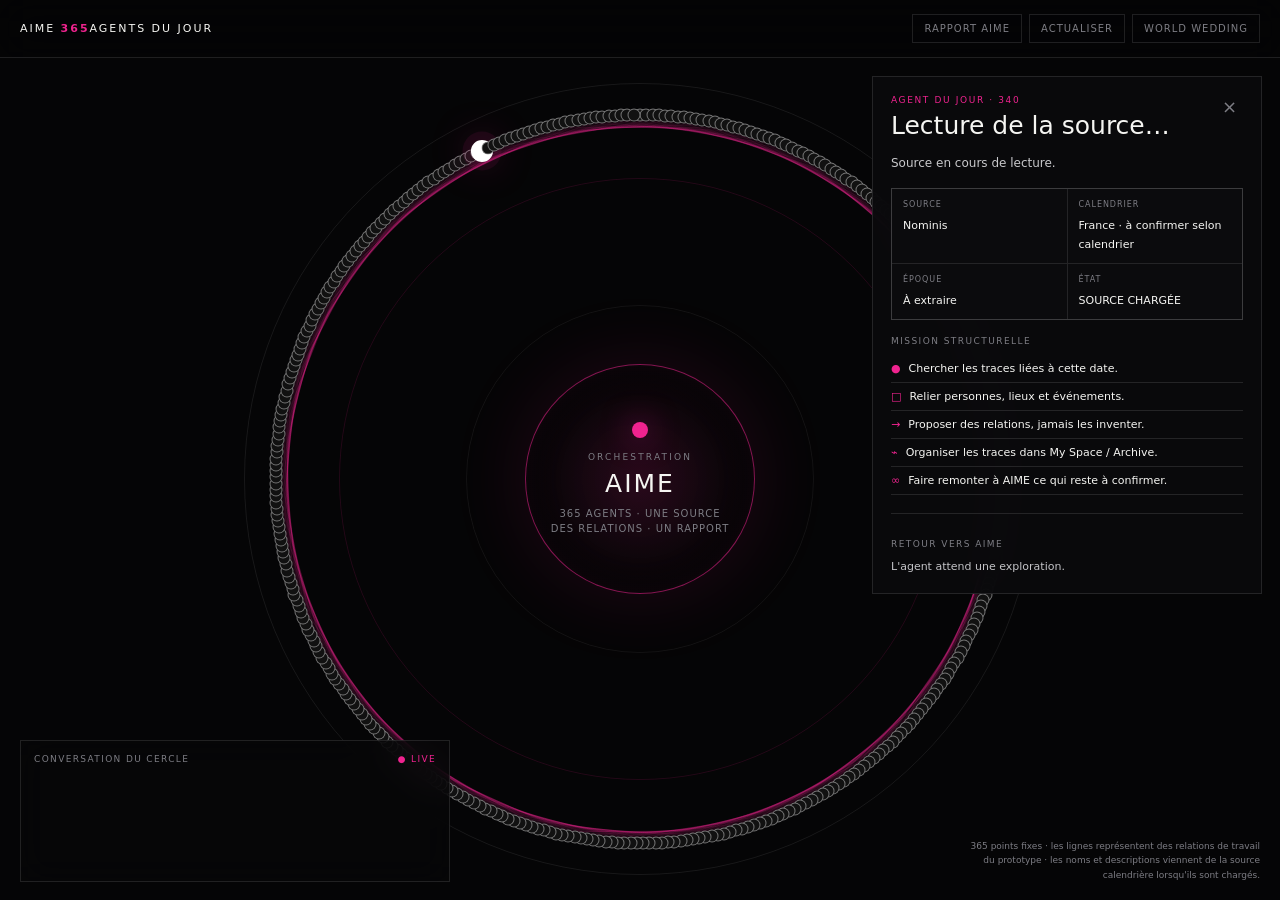
==== agents.html @ 44a406bc "feat: add AIME 365 agent circle" ====
<!doctype html>
<html lang="fr">
<head>
<meta charset="utf-8">
<meta name="viewport" content="width=device-width,initial-scale=1">
<title>AIME 365 — Agents du jour</title>
<style>
:root{--bg:#050506;--fg:#f5f5f2;--muted:#7d7d84;--line:rgba(255,255,255,.11);--f:#ef238f;--soft:rgba(239,35,143,.14);--ok:#bdebd2}
*{box-sizing:border-box}html,body{margin:0;min-height:100%;background:var(--bg);color:var(--fg);font-family:Inter,system-ui,-apple-system,BlinkMacSystemFont,"Helvetica Neue",Arial,sans-serif}
body{overflow:hidden}
button{font:inherit}
#top{height:58px;position:fixed;z-index:20;inset:0 0 auto;display:flex;align-items:center;justify-content:space-between;padding:0 20px;background:rgba(5,5,6,.78);backdrop-filter:blur(18px);border-bottom:1px solid var(--line)}
.brand{font-size:11px;letter-spacing:.18em;text-transform:uppercase}.brand b{color:var(--f)}.top-actions{display:flex;gap:7px}.top-actions button{border:1px solid var(--line);background:transparent;color:var(--muted);padding:8px 11px;font-size:10px;letter-spacing:.1em;text-transform:uppercase;cursor:pointer}.top-actions button:hover{color:#fff;border-color:rgba(255,255,255,.3)}
#stage{position:fixed;inset:58px 0 0;display:grid;place-items:center;overflow:hidden}
#world{position:absolute;width:min(88vw,88vh);height:min(88vw,88vh);min-width:560px;min-height:560px}
.ring{position:absolute;inset:0;border:1px solid rgba(255,255,255,.08);border-radius:50%}
.ring.r2{inset:12%;border-color:rgba(239,35,143,.13)}.ring.r3{inset:28%;border-color:rgba(255,255,255,.06)}
#links{position:absolute;inset:0;pointer-events:none}
.link{position:absolute;height:1px;background:linear-gradient(90deg,transparent,rgba(239,35,143,.18),transparent);transform-origin:0 50%}
.agent{position:absolute;width:13px;height:13px;border:1px solid rgba(255,255,255,.42);background:#111;border-radius:50%;transform:translate(-50%,-50%);cursor:pointer;padding:0;transition:transform .18s,border-color .18s,box-shadow .18s,background .18s}
.agent:hover,.agent.active{transform:translate(-50%,-50%) scale(1.7);border-color:var(--f);background:var(--f);box-shadow:0 0 0 5px rgba(239,35,143,.08),0 0 24px rgba(239,35,143,.38)}
.agent.today{background:#fff;border-color:#fff}
.agent.loaded{box-shadow:0 0 0 2px rgba(255,255,255,.05)}
#center{position:absolute;left:50%;top:50%;transform:translate(-50%,-50%);width:230px;height:230px;border:1px solid rgba(239,35,143,.55);border-radius:50%;display:flex;align-items:center;justify-content:center;background:radial-gradient(circle,rgba(239,35,143,.16),rgba(5,5,6,.96) 65%);box-shadow:0 0 80px rgba(239,35,143,.12),inset 0 0 45px rgba(239,35,143,.06);z-index:4}
.center-inner{text-align:center}.center-dot{width:16px;height:16px;border-radius:50%;background:var(--f);margin:0 auto 14px;box-shadow:0 0 30px rgba(239,35,143,.55)}
.center-kicker{font-size:9px;letter-spacing:.24em;color:var(--muted);text-transform:uppercase}.center-title{font-size:25px;letter-spacing:.08em;margin-top:7px}.center-sub{font-size:10px;line-height:1.5;color:var(--muted);margin-top:8px;text-transform:uppercase;letter-spacing:.1em}
#panel{position:fixed;z-index:12;right:18px;top:76px;width:min(390px,calc(100vw - 36px));max-height:calc(100vh - 94px);overflow:auto;background:rgba(10,10,12,.94);border:1px solid var(--line);backdrop-filter:blur(20px);padding:18px;transform:translateX(calc(100% + 30px));transition:transform .28s ease}
#panel.open{transform:none}.close{float:right;border:0;background:transparent;color:var(--muted);cursor:pointer;font-size:18px}
.p-kicker{font-size:9px;letter-spacing:.18em;color:var(--f);text-transform:uppercase}.p-name{font-size:25px;line-height:1.05;margin:8px 0}.p-date{font:11px ui-monospace,monospace;color:var(--muted)}.p-desc{font-size:12px;line-height:1.6;color:#c9c9cc;margin:15px 0}.grid{display:grid;grid-template-columns:1fr 1fr;gap:1px;background:var(--line);border:1px solid var(--line)}.cell{background:#0b0b0d;padding:11px}.cell span{display:block;font-size:8px;color:var(--muted);letter-spacing:.12em;text-transform:uppercase;margin-bottom:5px}.cell strong{font-size:11px;font-weight:500}.missions{margin-top:16px}.missions h3,.report h3{font-size:9px;letter-spacing:.16em;text-transform:uppercase;color:var(--muted);font-weight:500}.mission{display:flex;gap:8px;padding:7px 0;border-bottom:1px solid var(--line);font-size:11px}.mission i{color:var(--f);font-style:normal}.report{margin-top:18px;padding-top:16px;border-top:1px solid var(--line)}
#conversation{position:fixed;z-index:8;left:20px;bottom:18px;width:min(430px,calc(100vw - 40px));background:rgba(7,7,8,.76);border:1px solid var(--line);backdrop-filter:blur(16px);padding:13px}
.conv-head{display:flex;justify-content:space-between;font-size:9px;letter-spacing:.15em;text-transform:uppercase;color:var(--muted);margin-bottom:8px}.pulse{color:var(--f)}#feed{height:96px;overflow:hidden;display:flex;flex-direction:column;gap:7px}.msg{font-size:10px;line-height:1.4;color:#c8c8cb}.msg b{color:#fff;font-weight:500}.msg em{color:var(--f);font-style:normal}
#report{position:fixed;z-index:11;left:20px;top:78px;width:min(360px,calc(100vw - 40px));background:rgba(10,10,12,.94);border:1px solid var(--line);padding:17px;transform:translateY(-130%);transition:transform .28s ease;backdrop-filter:blur(20px)}
#report.open{transform:none}.report-big{font-size:30px;margin:7px 0}.report-copy{font-size:11px;line-height:1.55;color:#c4c4c8}.report-lines{margin-top:13px}.report-lines div{display:flex;justify-content:space-between;padding:7px 0;border-bottom:1px solid var(--line);font-size:10px}.report-lines span{color:var(--muted)}
#legend{position:fixed;right:20px;bottom:18px;z-index:8;color:var(--muted);font-size:9px;line-height:1.6;text-align:right;max-width:300px}
#loading{position:fixed;left:50%;top:50%;transform:translate(-50%,-50%);z-index:10;color:var(--muted);font:10px ui-monospace,monospace;letter-spacing:.12em;text-transform:uppercase;pointer-events:none;opacity:.8}
@media(max-width:760px){#world{min-width:500px;min-height:500px;width:96vw;height:96vw}.agent{width:10px;height:10px}#center{width:170px;height:170px}.center-title{font-size:19px}#legend{display:none}#conversation{bottom:10px;left:10px;width:calc(100vw - 20px)}#panel{right:10px;top:68px;width:calc(100vw - 20px)}#report{left:10px;top:68px;width:calc(100vw - 20px)}}
</style>
</head>
<body>
<header id="top">
  <div class="brand">AIME <b>365</b><span>AGENTS DU JOUR</span></div>
  <div class="top-actions"><button id="btn-report">RAPPORT AIME</button><button id="btn-refresh">ACTUALISER</button><button onclick="location.href='./index.html'">WORLD WEDDING</button></div>
</header>
<main id="stage">
  <div id="world"><div class="ring"></div><div class="ring r2"></div><div class="ring r3"></div><div id="links"></div><div id="agents"></div>
    <div id="center"><div class="center-inner"><div class="center-dot"></div><div class="center-kicker">ORCHESTRATION</div><div class="center-title">AIME</div><div class="center-sub">365 agents · une source<br>des relations · un rapport</div></div></div>
  </div>
</main>
<section id="conversation"><div class="conv-head"><span>CONVERSATION DU CERCLE</span><span class="pulse">● LIVE</span></div><div id="feed"></div></section>
<section id="report"><button class="close" id="close-report">×</button><div class="p-kicker">AIME · SYNTHÈSE</div><div class="report-big" id="report-count">365</div><div class="report-copy">Les agents ne décident pas à la place de l'humain. Ils explorent des sources, proposent des relations et remontent les éléments à vérifier.</div><div class="report-lines"><div><span>Agents actifs</span><b id="r-active">0</b></div><div><span>Relations explorées</span><b id="r-relations">0</b></div><div><span>Sources chargées</span><b id="r-sources">0</b></div><div><span>Points à confirmer</span><b id="r-confirm">0</b></div></div></section>
<aside id="panel"><button class="close" id="close-panel">×</button><div class="p-kicker">AGENT DU JOUR · <span id="p-id"></span></div><div class="p-name" id="p-name">Chargement…</div><div class="p-date" id="p-date"></div><p class="p-desc" id="p-desc">Source en cours de lecture.</p><div class="grid"><div class="cell"><span>Source</span><strong id="p-source">Nominis</strong></div><div class="cell"><span>Calendrier</span><strong id="p-calendar">France · à confirmer selon calendrier</strong></div><div class="cell"><span>Époque</span><strong id="p-era">À extraire</strong></div><div class="cell"><span>État</span><strong id="p-state">SOURCE CHARGÉE</strong></div></div><div class="missions"><h3>Mission structurelle</h3><div class="mission"><i>●</i> Chercher les traces liées à cette date.</div><div class="mission"><i>□</i> Relier personnes, lieux et événements.</div><div class="mission"><i>→</i> Proposer des relations, jamais les inventer.</div><div class="mission"><i>⌁</i> Organiser les traces dans My Space / Archive.</div><div class="mission"><i>∞</i> Faire remonter à AIME ce qui reste à confirmer.</div></div><div class="report"><h3>Retour vers AIME</h3><div id="p-return" class="report-copy">L'agent attend une exploration.</div></div></aside>
<div id="loading">construction du cercle…</div>
<div id="legend">365 points fixes · les lignes représentent des relations de travail du prototype · les noms et descriptions viennent de la source calendrière lorsqu'ils sont chargés.</div>
<script>
const TOTAL=365, year=new Date().getFullYear();
const monthLengths=[31,28,31,30,31,30,31,31,30,31,30,31];
if((year%4===0&&year%100!==0)||year%400===0) monthLengths[1]=29;
const agentsEl=document.getElementById('agents'), linksEl=document.getElementById('links'), feedEl=document.getElementById('feed');
const loaded=new Map(), active=new Set();
const fmt=n=>String(n).padStart(3,'0');
function dayToDate(n){let m=0,d=n;while(d>monthLengths[m]){d-=monthLengths[m];m++}return {day:d,month:m+1};}
function angle(n){return (-Math.PI/2)+(n-1)*(Math.PI*2/TOTAL)}
function point(n,r=46){const a=angle(n);return {x:50+Math.cos(a)*r,y:50+Math.sin(a)*r}}
function addAgent(n){
  const p=point(n,46), b=document.createElement('button'); b.className='agent'; b.dataset.day=n; b.style.left=p.x+'%'; b.style.top=p.y+'%'; b.title='Agent '+fmt(n);
  if(n===dayOfYear(new Date())) b.classList.add('today');
  b.addEventListener('click',()=>selectAgent(n,b)); agentsEl.appendChild(b);
}
function addLink(a,b){
  const p1=point(a,46),p2=point(b,46);const dx=p2.x-p1.x,dy=p2.y-p1.y,len=Math.hypot(dx,dy);
  const el=document.createElement('div');el.className='link';el.style.left=p1.x+'%';el.style.top=p1.y+'%';el.style.width=len+'%';el.style.transform='rotate('+Math.atan2(dy,dx)+'rad)';linksEl.appendChild(el);
}
for(let i=1;i<=TOTAL;i++) addAgent(i);
for(let i=1;i<=TOTAL;i++){addLink(i,i===TOTAL?1:i+1);addLink(i,((i+30-1)%TOTAL)+1)}
document.getElementById('loading').style.display='none';
function dayOfYear(d){const start=new Date(d.getFullYear(),0,0);return Math.floor((d-start)/86400000)}
function api(n){const d=dayToDate(n);return 'https://nominis.cef.fr/json/saintdujour.php?annee='+year+'&jour='+d.day+'&mois='+d.month}
async function loadAgent(n){
  if(loaded.has(n)) return loaded.get(n);
  const r=await fetch(api(n),{cache:'force-cache'}); const j=await r.json(); const s=j?.response?.saintdujour||{};
  const data={name:s.nom||('Agent '+fmt(n)),description:(s.contenu||'').replace(/<[^>]+>/g,' ').replace(/\s+/g,' ').trim().slice(0,420),descriptionRaw:s.description||'',date:dayToDate(n)};
  loaded.set(n,data); active.add(n); return data;
}
function push(text){const el=document.createElement('div');el.className='msg';el.innerHTML=text;feedEl.prepend(el);while(feedEl.children.length>5)feedEl.lastChild.remove();document.getElementById('r-active').textContent=active.size;document.getElementById('r-sources').textContent=loaded.size;document.getElementById('r-relations').textContent=Math.min(TOTAL*2,active.size*2);document.getElementById('r-confirm').textContent=Math.max(0,active.size-3)}
async function selectAgent(n,b){
  document.querySelectorAll('.agent.active').forEach(x=>x.classList.remove('active'));b.classList.add('active');
  const panel=document.getElementById('panel');panel.classList.add('open');document.getElementById('p-id').textContent=fmt(n);document.getElementById('p-name').textContent='Lecture de la source…';
  const data=await loadAgent(n);document.getElementById('p-name').textContent=data.name;document.getElementById('p-date').textContent='JOUR '+fmt(n)+' · '+String(data.date.day).padStart(2,'0')+'/'+String(data.date.month).padStart(2,'0')+'/'+year;document.getElementById('p-desc').textContent=data.description||'Aucune description retournée.';document.getElementById('p-era').textContent=data.descriptionRaw||'Voir la source';document.getElementById('p-return').textContent=data.name+' transmet à AIME ses traces, ses relations potentielles et les éléments qui demandent confirmation.';push('<b>'+data.name+'</b> → AIME : « J’ai chargé ma source et je cherche les relations pertinentes. »');setTimeout(()=>push('<b>AIME</b> → cercle : « Je conserve la source. Je ne transforme pas une hypothèse en fait. »'),180)
}
document.getElementById('close-panel').onclick=()=>document.getElementById('panel').classList.remove('open');
document.getElementById('btn-report').onclick=()=>document.getElementById('report').classList.toggle('open');
document.getElementById('close-report').onclick=()=>document.getElementById('report').classList.remove('open');
document.getElementById('btn-refresh').onclick=()=>location.reload();
async function boot(){const today=dayOfYear(new Date());const b=document.querySelector('.agent[data-day="'+today+'"]');if(b)await selectAgent(today,b);push('<b>365 agents</b> → cercle : « Nous partageons une même source et des missions différentes par date. »');push('<b>AIME</b> → cercle : « Discutez, reliez, sourcer. Je ferai la synthèse. »')}
boot();
</script>
</body>
</html>
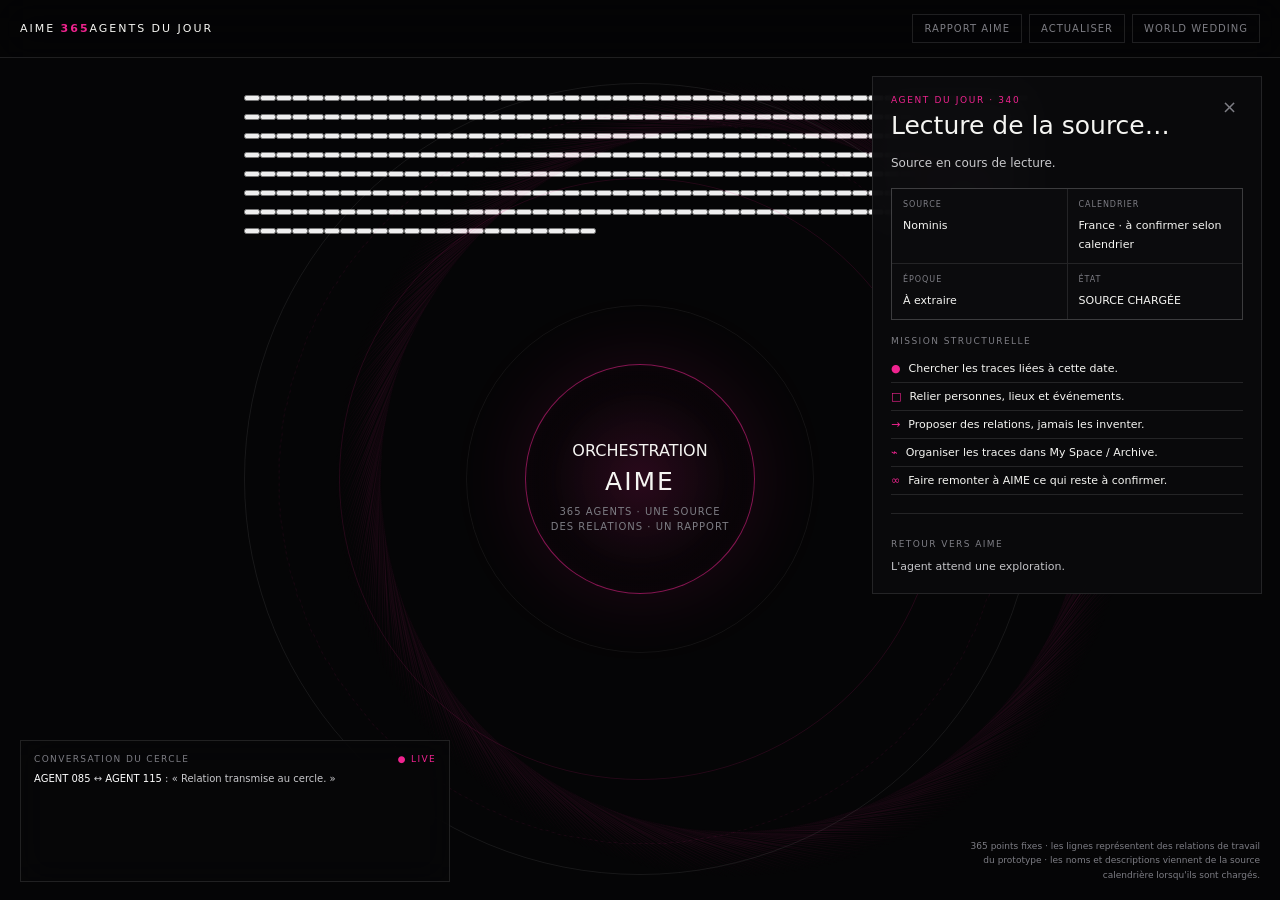
==== commit 120c83eb: "feat: animate AIME agent conversations" ====
--- a/agents.html
+++ b/agents.html
@@ -16,13 +16,13 @@
 .ring{position:absolute;inset:0;border:1px solid rgba(255,255,255,.08);border-radius:50%}
 .ring.r2{inset:12%;border-color:rgba(239,35,143,.13)}.ring.r3{inset:28%;border-color:rgba(255,255,255,.06)}
 #links{position:absolute;inset:0;pointer-events:none}
-.link{position:absolute;height:1px;background:linear-gradient(90deg,transparent,rgba(239,35,143,.18),transparent);transform-origin:0 50%}
-.agent{position:absolute;width:13px;height:13px;border:1px solid rgba(255,255,255,.42);background:#111;border-radius:50%;transform:translate(-50%,-50%);cursor:pointer;padding:0;transition:transform .18s,border-color .18s,box-shadow .18s,background .18s}
+.link{position:absolute;height:1px;background:linear-gradient(90deg,transparent,rgba(239,35,143,.18),transparent);opacity:.5;transition:opacity .2s}.link.talking{opacity:1;background:linear-gradient(90deg,transparent,rgba(239,35,143,.8),transparent);animation:linkFlow 1.1s linear infinite}@keyframes linkFlow{from{filter:brightness(.7);opacity:.25}50%{filter:brightness(1.8);opacity:1}to{filter:brightness(.7);opacity:.25}}transform-origin:0 50%}
+.agent{position:absolute;width:11px;height:11px;border:1px solid rgba(255,255,255,.42);background:#111;border-radius:50%;transform:translate(-50%,-50%);cursor:pointer;padding:0;transition:transform .18s,border-color .18s,box-shadow .18s,background .18s}
 .agent:hover,.agent.active{transform:translate(-50%,-50%) scale(1.7);border-color:var(--f);background:var(--f);box-shadow:0 0 0 5px rgba(239,35,143,.08),0 0 24px rgba(239,35,143,.38)}
-.agent.today{background:#fff;border-color:#fff}
+.agent.today{background:#fff;border-color:#fff}.agent.talking{animation:agentTalk 1.15s ease-in-out infinite}@keyframes agentTalk{0%,100%{box-shadow:0 0 0 0 rgba(239,35,143,0)}50%{box-shadow:0 0 0 8px rgba(239,35,143,.10),0 0 22px rgba(239,35,143,.30)}}
 .agent.loaded{box-shadow:0 0 0 2px rgba(255,255,255,.05)}
 #center{position:absolute;left:50%;top:50%;transform:translate(-50%,-50%);width:230px;height:230px;border:1px solid rgba(239,35,143,.55);border-radius:50%;display:flex;align-items:center;justify-content:center;background:radial-gradient(circle,rgba(239,35,143,.16),rgba(5,5,6,.96) 65%);box-shadow:0 0 80px rgba(239,35,143,.12),inset 0 0 45px rgba(239,35,143,.06);z-index:4}
-.center-inner{text-align:center}.center-dot{width:16px;height:16px;border-radius:50%;background:var(--f);margin:0 auto 14px;box-shadow:0 0 30px rgba(239,35,143,.55)}
+.center-inner{text-align:center}.center-dot{width:16px;height:16px;animation:centerPulse 2s ease-in-out infinite}@keyframes centerPulse{0%,100%{transform:scale(1);box-shadow:0 0 30px rgba(239,35,143,.35)}50%{transform:scale(1.22);box-shadow:0 0 48px rgba(239,35,143,.7)}}border-radius:50%;background:var(--f);margin:0 auto 14px;box-shadow:0 0 30px rgba(239,35,143,.55)}
 .center-kicker{font-size:9px;letter-spacing:.24em;color:var(--muted);text-transform:uppercase}.center-title{font-size:25px;letter-spacing:.08em;margin-top:7px}.center-sub{font-size:10px;line-height:1.5;color:var(--muted);margin-top:8px;text-transform:uppercase;letter-spacing:.1em}
 #panel{position:fixed;z-index:12;right:18px;top:76px;width:min(390px,calc(100vw - 36px));max-height:calc(100vh - 94px);overflow:auto;background:rgba(10,10,12,.94);border:1px solid var(--line);backdrop-filter:blur(20px);padding:18px;transform:translateX(calc(100% + 30px));transition:transform .28s ease}
 #panel.open{transform:none}.close{float:right;border:0;background:transparent;color:var(--muted);cursor:pointer;font-size:18px}
@@ -82,6 +82,20 @@
   loaded.set(n,data); active.add(n); return data;
 }
 function push(text){const el=document.createElement('div');el.className='msg';el.innerHTML=text;feedEl.prepend(el);while(feedEl.children.length>5)feedEl.lastChild.remove();document.getElementById('r-active').textContent=active.size;document.getElementById('r-sources').textContent=loaded.size;document.getElementById('r-relations').textContent=Math.min(TOTAL*2,active.size*2);document.getElementById('r-confirm').textContent=Math.max(0,active.size-3)}
+function animateConversation(){
+  const buttons=[...document.querySelectorAll('.agent')];
+  const links=[...document.querySelectorAll('.link')];
+  if(!buttons.length)return;
+  const a=buttons[Math.floor(Math.random()*buttons.length)];
+  const b=buttons[(buttons.indexOf(a)+30)%buttons.length];
+  buttons.forEach(x=>x.classList.remove('talking')); links.forEach(x=>x.classList.remove('talking'));
+  a.classList.add('talking'); b.classList.add('talking');
+  const idx=buttons.indexOf(a);
+  if(links[idx])links[idx].classList.add('talking');
+  push('<b>AGENT '+fmt(idx+1)+'</b> ↔ <b>AGENT '+fmt(buttons.indexOf(b)+1)+'</b> : « Relation transmise au cercle. »');
+}
+setInterval(animateConversation,1800);
+setTimeout(animateConversation,900);
 async function selectAgent(n,b){
   document.querySelectorAll('.agent.active').forEach(x=>x.classList.remove('active'));b.classList.add('active');
   const panel=document.getElementById('panel');panel.classList.add('open');document.getElementById('p-id').textContent=fmt(n);document.getElementById('p-name').textContent='Lecture de la source…';
